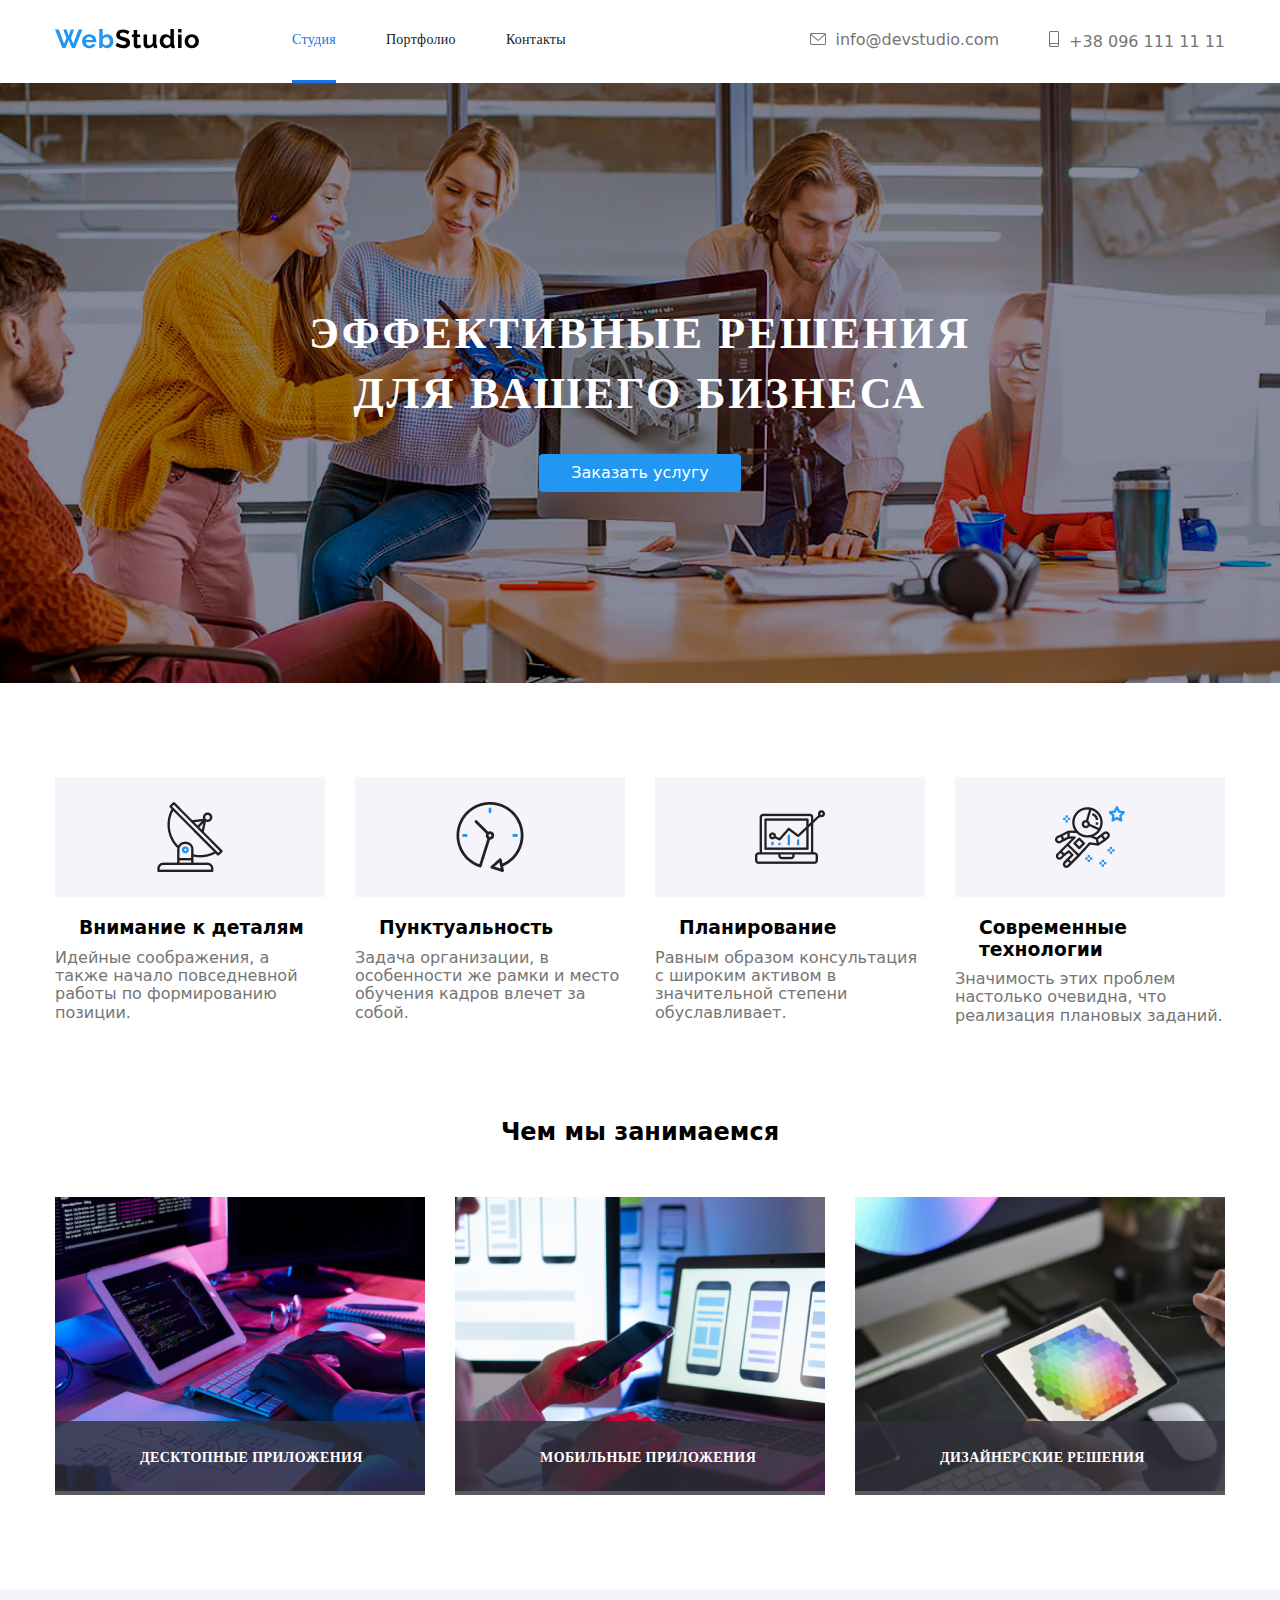
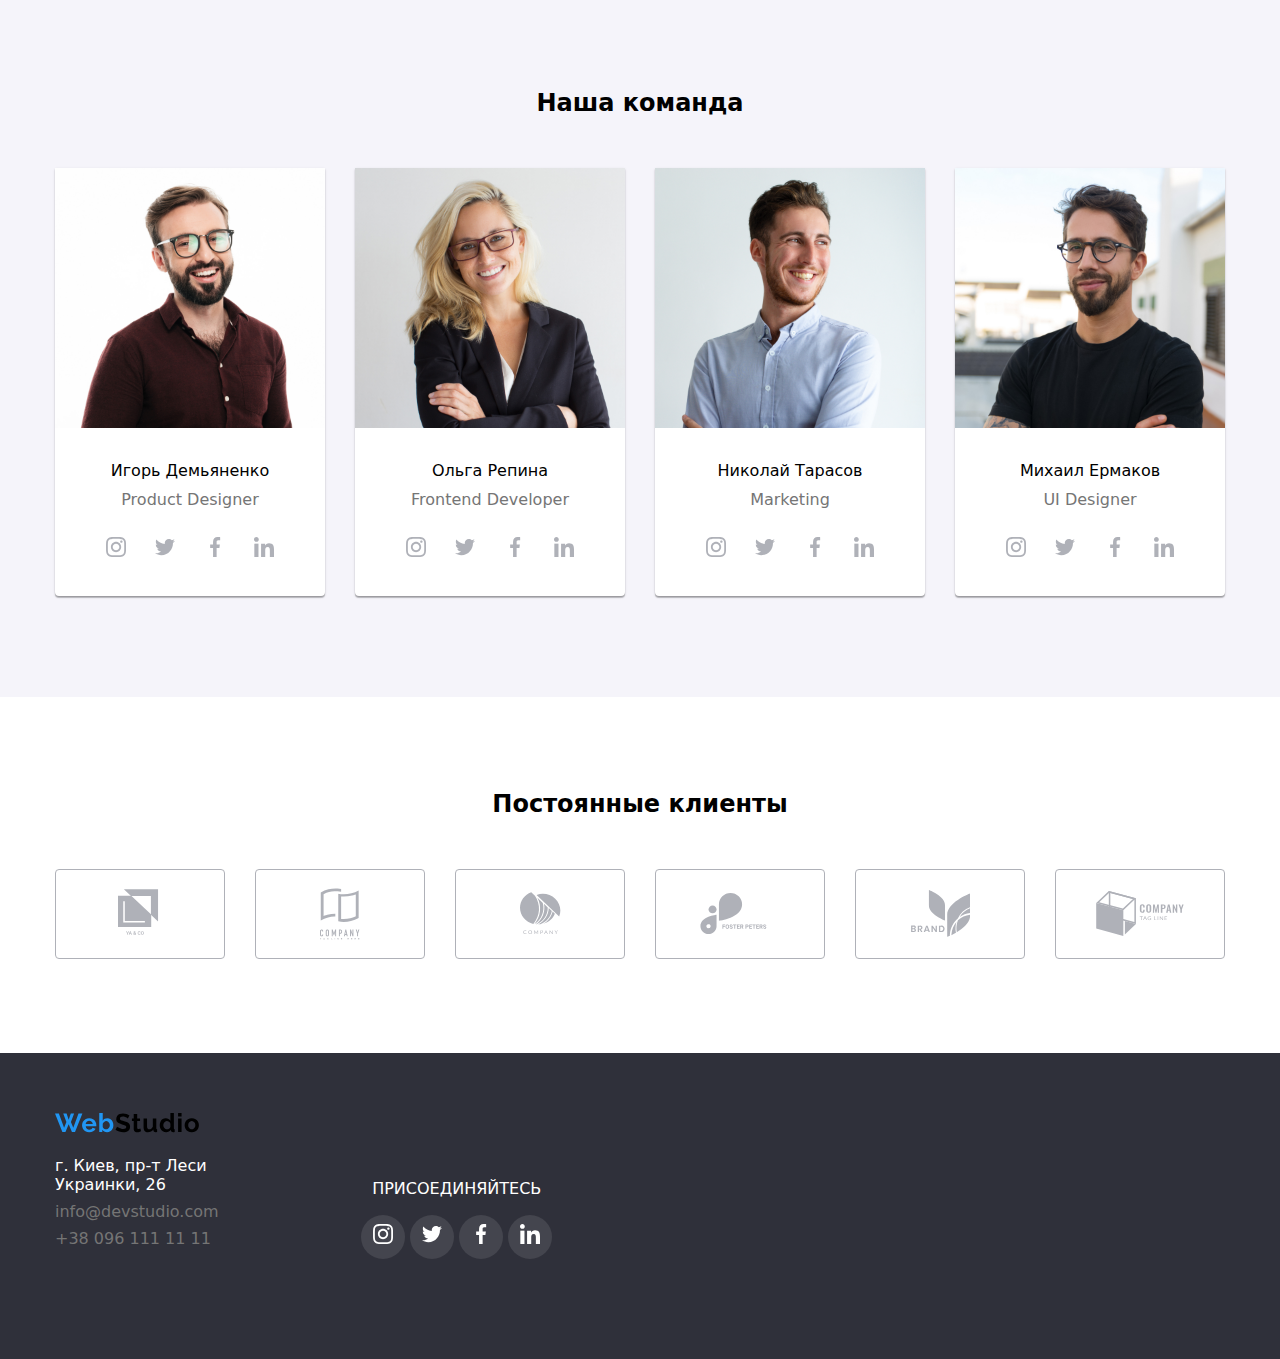
==== index.html @ 1d162f1d "dz-5" ====
<!DOCTYPE html>
<html lang="ru">
<head>
    <meta charset="UTF-8">
    <meta name="viewport" content="width=device-width, initial-scale=1.0">
    <title>Document</title>
    <link
      href="https://fonts.googleapis.com/css2?family=Tangerine:wght@700&display=swap"
      rel="stylesheet"
    />
    <link rel="stylesheet" href="https://cdnjs.cloudflare.com/ajax/libs/modern-normalize/1.0.0/modern-normalize.min.css">
    <link rel="stylesheet" href="/css/styles.css"/>
</head>
<body>
    <div class="container">
<header>
    <nav class="main-nav">
        <a href=""><img src="/img/WebStudio.svg" alt="logos"></a>
        <ul class="pagination">
            <li class="item" id="portfolio-studio"><a href="/index.html">Студия</a></li>
            <li class="item"><a href="/portfolio.html">Портфолио</a></li>
            <li class="item"><a href="#contacts">Контакты</a></li>
        </ul>
        <ul class="aside">
            <li class="item envelope"><a href="mailto:info@devstudio.com">info@devstudio.com</a></li>
            <li class="item smartphone"><a href="tel:+380961111111">+38 096 111 11 11</a></li>
        </ul>
    </nav>
</header>
</div>
<main>
    <section class="hero">
        <h1>Эффективные решения<br> для вашего бизнеса</h1>
        <button data-modal-open>Заказать услугу</button>
    </section>
    <div class="container">
        <section class="about">
        <!--<h2></h2>-->
    <ul class="skills">
                 <li class="icon-antenna">
                     <h3>Внимание к деталям</h3>
                </li>
                <li>
                    <p>Идейные соображения, а также начало повседневной работы по формированию позиции.</p>
                </li>
    </ul>
     <ul class="skills">
        <li class="icon-clock">
            <h3>Пунктуальность</h3>
        </li>
        <li>
            <p>Задача организации, в особенности же рамки и место обучения кадров влечет за собой.</p>
        </li>
     </ul>
    <ul class="skills">
        <li class="icon-diagram">
            <h3>Планирование</h3>
        </li>
        <li>
            <p>Равным образом консультация с широким активом в значительной степени обуславливает.</p>
        </li>
    </ul>
    <ul class="skills">
        <li class="icon-astronaut">
            <h3>Современные технологии</h3>
        </li>
        <li>
            <p>Значимость этих проблем настолько очевидна, что реализация плановых заданий.</p>
        </li>
    </ul>
        </section>
    </div>     
        <div class="container">
<section class="activity">
    <h2>Чем мы занимаемся</h2>
    <ul class="activity-main">
            <li class="desktop-applications"><img src="/img/box1.jpg" alt="box 1" width="370">
                <p class="applications-paragraph">Десктопные приложения</p>
        </li>
            <li class="mobile-applications"><img src="/img/box2.jpg" alt="box 2" width="370">
                <p class="mobile-applications-paragraph">Мобильные приложения</p>
        </li>
            <li class="design-solution"><img src="/img/box3.jpg" alt="box 3" width="370">
                <p class="design-solution-paragraph">Дизайнерские решения</p>
    </li>
    </ul>
</section>
</div>
<section class="command-all">
    <h2>Наша команда</h2>
    <div class="command">
    <ul class="member">
        <li><img src="/img/img.jpg" alt="Игорь Демьяненко" width="270"></li>
        <li><p>Игорь Демьяненко</p></li>
        <li><p class="profession">Product Designer</p></li>
        <li class="social"> 
            <a href="#" class="social-network">
                <svg class="logo-command" width="20px" height="20px">
                 <use href="./img/symbol.svg#instagram"></use>
                </svg>
            </a>
            </li>
        <li class="social">
            <a href="#" class="social-network">
                <svg class="logo-command" width="20px" height="20px">
                 <use href="./img/symbol.svg#twitter"></use>
                </svg>
            </a>
        </li>
        <li class="social">
            <a href="www.facebook.com" class="social-network">
                <svg class="logo-command" width="20px" height="20px">
                 <use href="./img/symbol.svg#facebook"></use>
                </svg>
            </a>
        </li>
        <li class="social">
            <a href="#" class="social-network">
                <svg class="logo-command" width="20px" height="20px">
                 <use href="./img/symbol.svg#linkedin"></use>
                </svg>
            </a>
        </li>
    </ul>
    <ul class="member">
        <li><img src="/img/img1.jpg" alt="Ольга Репина" width="270"></li>
        <li><p>Ольга Репина</p></li>
        <li><p class="profession">Frontend Developer</p></li>
        <li class="social"> 
            <a href="#" class="social-network">
                <svg class="logo-command" width="20px" height="20px">
                 <use href="./img/symbol.svg#instagram"></use>
                </svg>
            </a>
            </li>
        <li class="social">
            <a href="#" class="social-network">
                <svg class="logo-command" width="20px" height="20px">
                 <use href="./img/symbol.svg#twitter"></use>
                </svg>
            </a>
        </li>
        <li class="social">
            <a href="www.facebook.com" class="social-network">
                <svg class="logo-command" width="20px" height="20px">
                 <use href="./img/symbol.svg#facebook"></use>
                </svg>
            </a>
        </li>
        <li class="social">
            <a href="#" class="social-network">
                <svg class="logo-command" width="20px" height="20px">
                 <use href="./img/symbol.svg#linkedin"></use>
                </svg>
            </a>
        </li>
    </ul>
    <ul class="member">
        <li><img src="/img/img2.jpg" alt="Николай Тарасов" width="270"></li>
        <li><p>Николай Тарасов</p></li>
        <li><p class="profession">Marketing</p></li>
        <li class="social"> 
            <a href="#" class="social-network">
                <svg class="logo-command" width="20px" height="20px">
                 <use href="./img/symbol.svg#instagram"></use>
                </svg>
            </a>
            </li>
        <li class="social">
            <a href="#" class="social-network">
                <svg class="logo-command" width="20px" height="20px">
                 <use href="./img/symbol.svg#twitter"></use>
                </svg>
            </a>
        </li>
        <li class="social">
            <a href="www.facebook.com" class="social-network">
                <svg class="logo-command" width="20px" height="20px">
                 <use href="./img/symbol.svg#facebook"></use>
                </svg>
            </a>
        </li>
        <li class="social">
            <a href="#" class="social-network">
                <svg class="logo-command" width="20px" height="20px">
                 <use href="./img/symbol.svg#linkedin"></use>
                </svg>
            </a>
        </li>
    </ul>
    <ul class="member">
        <li><img src="/img/img3.jpg" alt="Михаил Ермаков" width="270"></li>
        <li><p>Михаил Ермаков</p></li>
        <li><p class="profession">UI Designer</p></li>
        <li class="social"> 
            <a href="#" class="social-network">
                <svg class="logo-command" width="20px" height="20px">
                 <use href="./img/symbol.svg#instagram"></use>
                </svg>
            </a>
            </li>
        <li class="social">
            <a href="#" class="social-network">
                <svg class="logo-command" width="20px" height="20px">
                 <use href="./img/symbol.svg#twitter"></use>
                </svg>
            </a>
        </li>
        <li class="social">
            <a href="www.facebook.com" class="social-network">
                <svg class="logo-command" width="20px" height="20px">
                 <use href="./img/symbol.svg#facebook"></use>
                </svg>
            </a>
        </li>
        <li class="social">
            <a href="#" class="social-network">
                <svg class="logo-command" width="20px" height="20px">
                 <use href="./img/symbol.svg#linkedin"></use>
                </svg>
            </a>
        </li>
    </ul>
    </div> 
</section>
<div class="container">
            <h2>Постоянные клиенты</h2>
<div class="logo">
    <ul class="link-clients">
        <li class="link-logo">
            <a href="#">
            <svg class="svg-symbol" width="44.27px" height="49.23px">
                <use href="./img/symbol.svg#icon-logo-1"></use>
            </svg>
            </a></li>
    <li class="link-logo">
        <a href="#">
            <svg class="svg-symbol" width="40px" height="52px">
                <use href="./img/symbol.svg#icon-logo-2"></use>
            </svg>
        </a></li>
    <li class="link-logo">
        <a href="#">
            <svg class="svg-symbol" width="41px" height="42.6px">
                <use href="./img/symbol.svg#icon-logo-3"></use>
            </svg>
        </a></li>
    <li class="link-logo">
        <a href="#">
            <svg class="svg-symbol" width="79.66px" height="42.02px">
                <use href="./img/symbol.svg#icon-logo-4"></use>
            </svg>
        </a></li>
    <li class="link-logo"><a href="#">
            <svg class="svg-symbol" width="59px" height="47px">
                <use href="./img/symbol.svg#icon-logo-5"></use>
            </svg>
        </a></li>
    <li class="link-logo"><a href="#">
            <svg class="svg-symbol" width="88.48px" height="45.44px">
                <use href="./img/symbol.svg#icon-logo-6"></use>
            </svg>
        </a></li>
    </ul>
</div>
</main>
<footer>
    <div class="container">
    <nav class="nav-footer">
         <ul class="aside-footer">
                <li><a href=""><img src="/img/WebStudio.svg" alt="logos"></a></li>
                <li><p id="contacts">г. Киев, пр-т Леси Украинки, 26</p></li>
                <li class="mailto-footer"><a href="mailto:info@devstudio.com">info@devstudio.com</a></li>
                <li class="tel-footer"><a href="tel:+380961111111">+38 096 111 11 11</a></li>
            </ul>
    </nav>
<div class="all-links-footer">
    <ul class="footer-link">
        <li><span>ПРИСОЕДИНЯЙТЕСЬ</span></li>
        <li class="social-footer"> 
            <a href="#" class="social-network-footer">
                <svg class="logo-footer" width="20px" height="20px">
                 <use href="./img/symbol.svg#instagram"></use>
                </svg>
            </a>
            </li>
            <li class="social-footer"> 
                <a href="#" class="social-network-footer">
                    <svg class="logo-footer" width="20px" height="20px">
                     <use href="./img/symbol.svg#twitter"></use>
                    </svg>
                </a>
                </li>
                <li class="social-footer"> 
                    <a href="#" class="social-network-footer">
                        <svg class="logo-footer" width="20px" height="20px">
                         <use href="./img/symbol.svg#facebook"></use>
                        </svg>
                    </a>
                    </li>
                    <li class="social-footer"> 
                        <a href="#" class="social-network-footer">
                            <svg class="logo-footer" width="20px" height="20px">
                             <use href="./img/symbol.svg#linkedin"></use>
                            </svg>
                        </a>
                    </li>
    </ul>
</div>
</div>
</footer>
</div>
<div class="backdrop is-hidden" data-modal>
    <div class="modal">
        <button data-modal-close>Закрыть</button>
    </div>
</div>
<script src="./JS/modal.js"></script>
</body>
</html>
---- css/styles.css ----
a{
    text-decoration: none;
}
ul{
    list-style-type: none;
    padding: 0px;
    margin-top: 0px;
    margin-bottom: 0px;
}
.container{
    width: 1200px;
    margin: auto;
    padding-left: 15px;
    padding-right: 15px;
}

.main-nav{
    display: flex;
    align-items: center;
}

.pagination{
    display: flex;
    margin-left: 93px;
}
/*.pagination .item:last-child{
margin-right: 0px;
}*/
.pagination .item + .item{
    margin-left: 50px;
}
.pagination a:hover{
    color:#2196F3;
}


#portfolio-studio  a{
    border-bottom: 3px solid  #1a73e8;
    color: #1a73e8;
} 
 

.pagination a{
    color:#212121;
    display: block;
    padding-top: 32px;
    padding-bottom: 32px;

    font-family: Roboto;
    font-style: normal;
    font-weight: 500;
    font-size: 14px;
    line-height: 16px;
    letter-spacing: 0.02em;

    
}
.aside{
    display: flex;
    margin-left: auto;
}

.aside .item + .item{
    margin-left: 50px;
}
.aside a{
    color: #757575;
}
.aside a:hover{
    color:#2196F3;
}
li.envelope::before{
    display: inline-flex;
    content: "";
    text-align: center;
    width: 16px;
    height: 12px;
    margin-right: 10px;
    background-image: url(../img/envelope.png);
    background-position: center;
    background-repeat: no-repeat;
}


li.smartphone::before{
    display: inline-flex;
    content: "";
    width: 10px;
    height: 16px;
    margin-right: 10px;
    background-image: url(../img/smartphone.png);
    background-position: center;
    background-repeat: no-repeat;
}

.hero{
    flex-direction: column;
    display: flex;
    align-items: center;
    justify-content: center;
    text-align: center;
    margin: auto;
    margin-bottom: 94px;
    height: 600px;
    max-width: 1600px;
    background-color: #2F303A;
    background-image: url(../img/foto.jpg);
    background-repeat: no-repeat;
    background-position: center;
    background-size: cover;
}

h1{
    margin-bottom: 30px;
    font-family: Roboto;
    font-style: normal;
    font-weight: 900;
    font-size: 44px;
    line-height: 60px;  
    text-align: center;
    letter-spacing: 0.06em;
    text-transform: uppercase;

    color: #ffffff;
}
.hero button{
    background-color: #2196F3;
    color: #ffffff;
    padding: 10px 32px;
    border: none;
    border-radius: 4px;
}
h3{
    margin-top: 0px;
    margin-bottom: 10px;
}

.icon::before{
    display: block;
    content: "";
    height: 120px;
    background-size: 70px, 70px;
    background-repeat: no-repeat;
    background-position: center;
    background-color: #F5F4FA;
}
.icon-antenna::before{
    background-image: url(../img/antenna.png);
}

.icon-clock::before{
    background-image: url(../img/clock.png);
}

.icon-diagram::before{
    background-image: url(../img/diagram.png);
}

.icon-astronaut::before{
    background-image: url(../img/astronaut.png);
}

.about {
        display: flex;
        margin-top: 0px;
        margin-bottom: 94px;   
}

.icon-antenna::before{
    display: block;
    content: "";
    height: 120px;
    background-size: 70px, 70px;
    background-repeat: no-repeat;
    background-position: center;
    background-color: #F5F4FA;
    background-image: url(../img/antenna.png);
}
.icon-clock::before{
    display: block;
    content: "";
    height: 120px;
    background-size: 70px, 70px;
    background-repeat: no-repeat;
    background-position: center;
    background-color: #F5F4FA;
    background-image: url(../img/clock.png);
}
.icon-diagram::before{
    display: block;
    content: "";
    height: 120px;
    background-size: 70px, 70px;
    background-repeat: no-repeat;
    background-position: center;
    background-color: #F5F4FA;
    background-image: url(../img/diagram.png);
}
.icon-astronaut::before{
    display: block;
    content: "";
    height: 120px;
    background-size: 70px, 70px;
    background-repeat: no-repeat;
    background-position: center;
    background-color: #F5F4FA;
    background-image: url(../img/astronaut.png);
}

.about .skills + .skills {
    margin-left: 30px;
}

.about p {
    margin-top: 0px;
    margin-bottom: 0px;
    width: 270px;
    color: #757575;
}
h2{
    text-align: center;
    margin-top: 0px;
    margin-bottom: 50px;  
}
.activity {
    margin-bottom: 94px;
}
.activity-main{
    display: flex;
}


.activity-main li + li{
    margin-left: 30px;
}

.desktop-applications, 
.mobile-applications, 
.design-solution {
    position: relative;
}

.desktop-applications::before, 
.mobile-applications::before, 
.design-solution::before {
    display: inline-block;
    position: absolute;
    content: "";
    top: 75%;
    width: 100%;
    height: 25%;
    background-color: rgba(47, 48, 58, 0.8);
}

.applications-paragraph, 
.mobile-applications-paragraph, 
.design-solution-paragraph {
    position: absolute;
    top: 85%;
    left: 85px;
    margin: 0px;
    font-family: Roboto;
    font-style: normal;
    font-weight: bold;
    font-size: 14px;
    line-height: 16px;
    text-align: center;
    letter-spacing: 0.03em;
    text-transform: uppercase;
    color: #FFFFFF;
}





.member {
    width: 270px;
    height: 428px;
    background-color: #ffffff;
    box-shadow: 0px 1px 3px rgba(0, 0, 0, 0.12), 0px 1px 1px rgba(0, 0, 0, 0.14), 0px 2px 1px rgba(0, 0, 0, 0.2);
    border-radius: 0px 0px 4px 4px;
}

.command-all{
    flex-direction: column;
    display: flex;
    justify-content: center;
    background-color: #F5F4FA;
    background-position: center;
    height: 708px;
    max-width: 1600px;
    margin: auto;
    margin-bottom: 94px;

}
.command-all img{
    margin-bottom: 30px;
}
.command-all p{
    margin-top: 0px;
    margin-bottom: 0px;
}

.command{
    display: flex;
    text-align: center;
    justify-content: center;
}

.command .member + .member{
    margin-left: 30px;
}

.profession{
    color: #757575;
}
p.profession{
    margin-top: 10px; 
}

.social {
    display: inline-flex;
    
}

.social a {
    display: inline-flex;
    align-items: center;
    justify-content: center;
    margin-top: 16px;
    width: 44px;
    height: 44px;
    color: #AFB1B8;
    border-radius: 50%;
    
}

.logo-command {
    fill: currentColor;
}

.social-network:hover{
    color: #ffffff;
    background-color: #2196F3;
    
}




.svg-symbol {
    fill: #AFB1B8;
    
}

.link-clients {
    display: inline-flex;
}

.logo .link-logo + .link-logo {
    margin-left:  30px;
}

.logo {
    margin-bottom: 94px;
}

.link-logo a {
    display: inline-flex;
    align-items: center;
    justify-content: center;
    box-sizing: border-box;
    width: 170px;
    height: 90px;
    border-radius: 4px;
    border: 1px solid #AFB1B8;
}

.link-logo a:hover .svg-symbol {
    fill: #2196F3;
}

.link-logo a:hover {
    border-color: #2196F3;
}

footer{
    background-color: #2F303A;
    max-width: 1600px;
    margin: auto;
}
.nav-footer{
    display: inline-block;
    margin: auto;
}
.nav-footer img{
    margin-top: 60px;
    margin-bottom: 20px;
}
.aside-footer p{
    margin-bottom: 9px;
}
footer p{
    display: inline-block;
    color: #ffffff;
    margin-top: 0px;
}

.nav-footer ul{
    display: inline-block;
    width: 231px;
    height: 81px;
}

.aside-footer a{
    color: #757575;
}
.aside-footer a:hover{
    color:#2196F3;
}
.mailto-footer{
    margin-bottom: 9px;
}
.tel-footer a{
    display: inline-block;
    margin-bottom: 60px;
}

.all-links-footer{
    display: inline-block;
    text-align: center;
    margin-bottom: 100px;
    margin-left: 70px;
}

.social-footer {
    display: inline-flex;
    align-items: center;
    justify-content: center;
    margin-top: 16px;
    width: 44px;
    height: 44px;
    color: #ffffff;
    background-color: #44454E;
    border-radius: 50%;
}

.social-footer:hover {
    color: #ffffff;
    background-color: #2196F3;
}

.logo-footer {
    fill:#ffffff;
}


.footer-link span{
    color: #ffffff;
}



/*portfolio*/


.link-all{
    display: flex;
    justify-content: center;
    margin-top: 94px;
}
.link a{
    background-color:  #F5F4FA;
    padding: 10px 32px;
    border: none;
    border-radius: 4px;
}
.link-all a:hover{
    background-color: #2196F3;
    color: #ffffff;
    padding: 10px 32px;
    border: none;
    border-radius: 4px;
}
.link-all .link + .link{
    margin-left: 8px;
}
.link-all a{
    color: black;
}
.projects{
    display: flex;
    flex-wrap: wrap;
    margin-top: 50px;
    margin-bottom: 94px;
}
.content{
    margin-right: 30px;
    margin-bottom: 30px;
    overflow: hidden;
}


.content:hover {
    cursor: pointer;
    box-sizing: border-box;
    box-shadow: 0px 1px 1px rgba(0, 0, 0, 0.12), 
    0px 4px 4px rgba(0, 0, 0, 0.06),
    1px 4px 6px rgba(0, 0, 0, 0.16);
}


.content:nth-child(3n){
    margin-right: 0px;
}
.content:nth-last-child(-n + 3){
    margin-bottom: 0px;
}
.content p{
    color: #757575;
    margin-top: 4px;
    margin-left: 24px;
}

h3{
    margin-top: 20px;
    margin-left: 24px;
}

.technocryk-description {
    position: relative;
    overflow: hidden;
}

.technocryk-description::before {
    display: inline-block;
    content: "";
    position: absolute;
    width: 100%;
    height: 100%;
    top: 0px;
    left: 0px;
    background-color: rgba(33, 150, 243, 0.9);
    opacity: 0;
    transform: translateY(100%);
    transition: transform 250ms cubic-bezier(0.4, 0, 0.2, 1);
}

.content:hover .technocryk-description::before {
    opacity: 1;
    transform: translateY(0%);
}



.technocryk-description >.technocrack-paragraph {
    position: absolute;
    top: 50%;
    left: 50%;
    transform: translate(-50%, -50%);
    margin: 0;
    width: 322px;
    height: 168px;
    font-family: Roboto;
    font-style: normal;
    font-weight: normal;
    font-size: 18px;
    line-height: 28px;
    letter-spacing: 0.03em;
    color: #FFFFFF;
    opacity: 0;
    transition: transform 250ms cubic-bezier(0.4, 0, 0.2, 1);
    
    
}

.content:hover .technocrack-paragraph{
    opacity: 1;
    transform: translate(-50%, -50%);
    transition: transform 250ms cubic-bezier(0.4, 0, 0.2, 1);
}

.backdrop {
    position: fixed;
    top: 0px;
    left: 0px;
    width: 100%;
    height: 100%;
    background-color: rgba(0, 0, 0, 0.2);
    opacity: 1;
    visibility: visible;
    transition: transform 250ms cubic-bezier(0.4, 0, 0.2, 1);
    
}

.backdrop.is-hidden {
    opacity: 0;
    pointer-events: none;
}

.modal {
    position: absolute;
    top: 50%;
    left: 50%;
    transform: translate(-50%, -50%);
    width: 528px;
    height: 581px;
    padding: 15px;
    background-color: #ffffff;
}
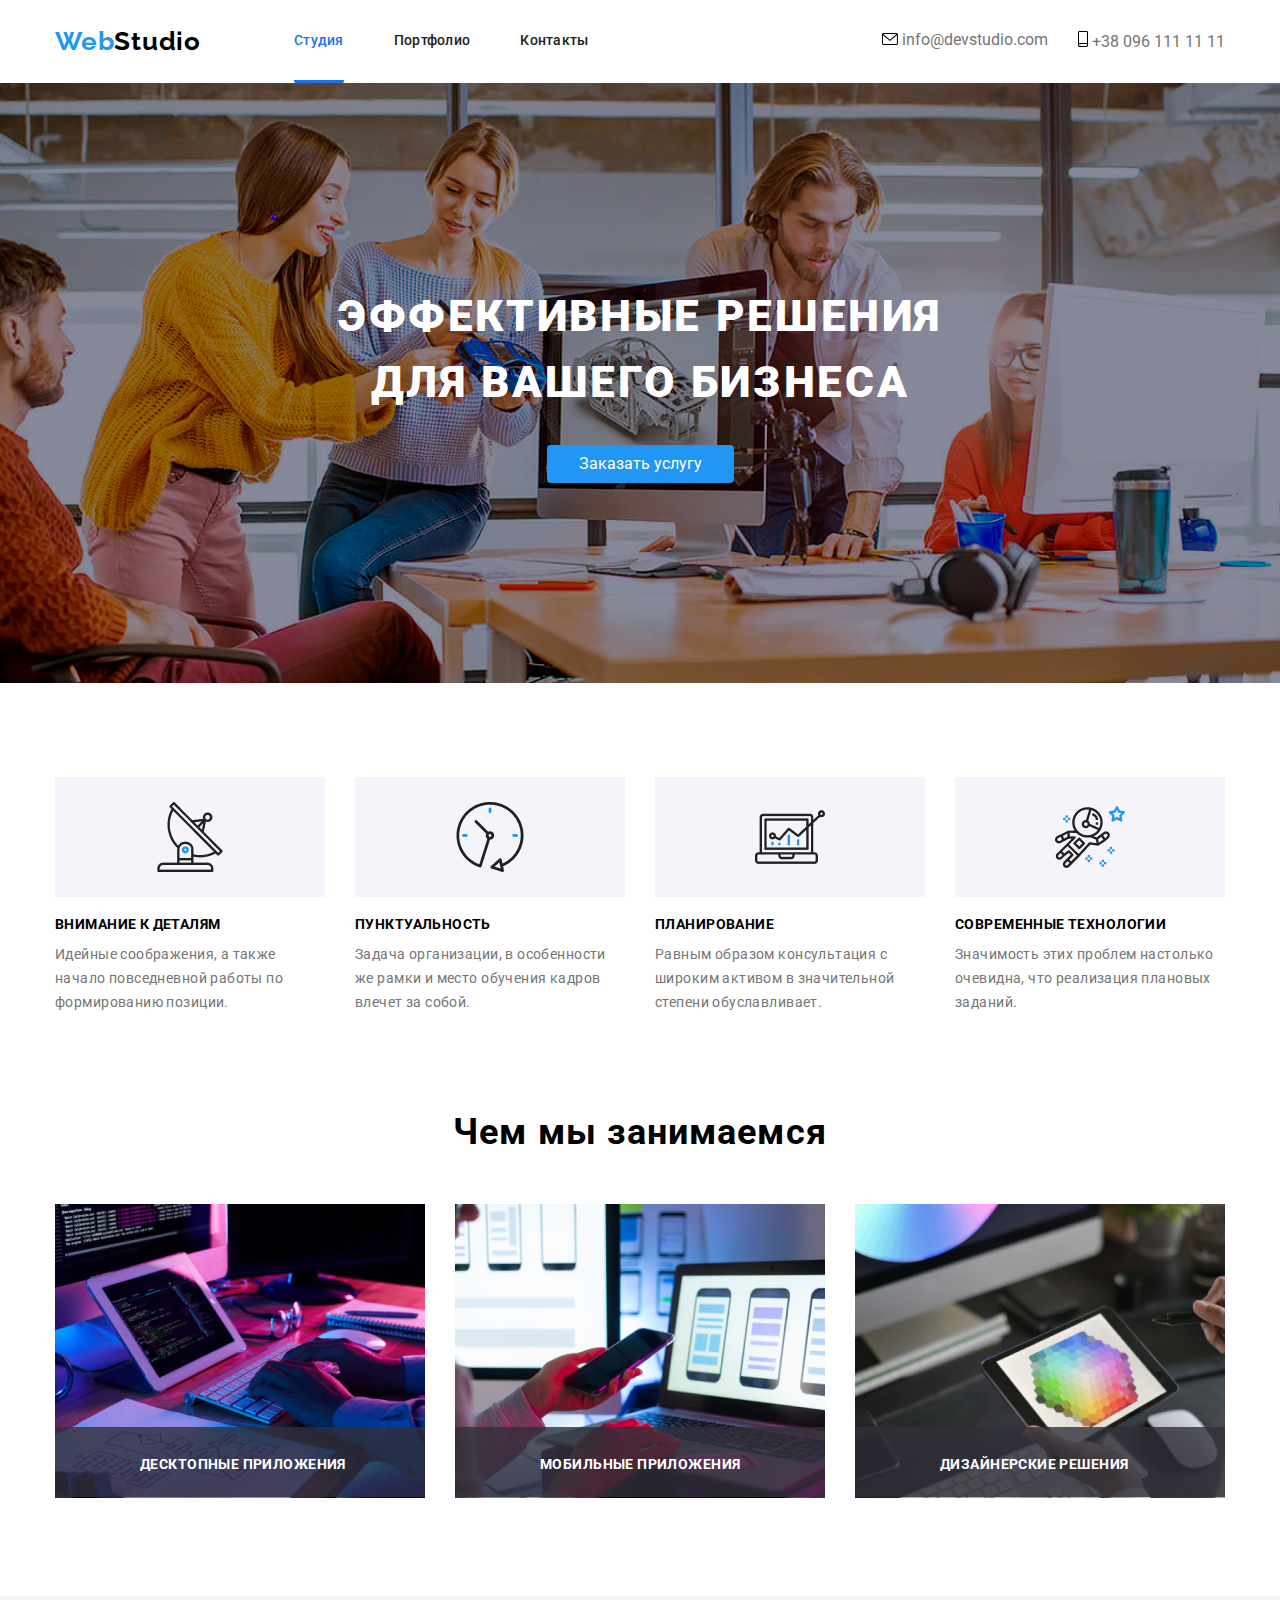
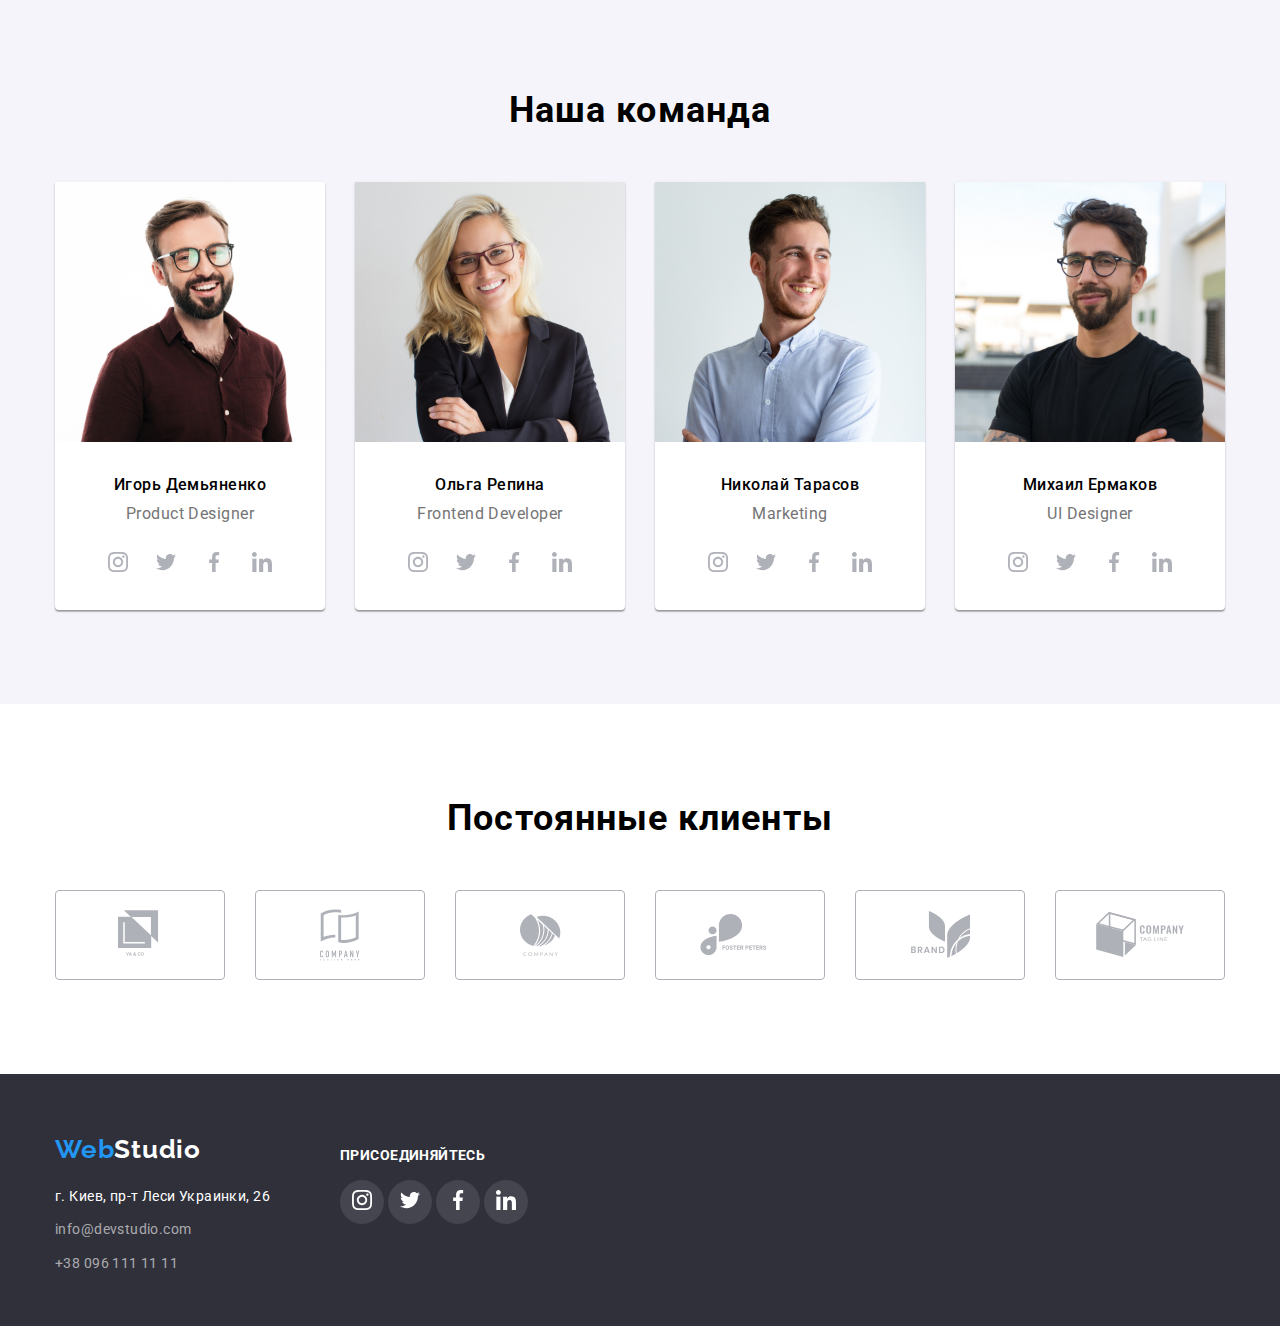
==== commit c043d0ab: "dz-5" ====
--- a/index.html
+++ b/index.html
@@ -4,30 +4,38 @@
     <meta charset="UTF-8">
     <meta name="viewport" content="width=device-width, initial-scale=1.0">
     <title>Document</title>
-    <link
-      href="https://fonts.googleapis.com/css2?family=Tangerine:wght@700&display=swap"
-      rel="stylesheet"
-    />
+    <link rel="preconnect" href="https://fonts.gstatic.com">
+    <link href="https://fonts.googleapis.com/css2?family=Raleway:wght@700&family=Roboto:wght@400;500;700;900&display=swap" rel="stylesheet">
     <link rel="stylesheet" href="https://cdnjs.cloudflare.com/ajax/libs/modern-normalize/1.0.0/modern-normalize.min.css">
-    <link rel="stylesheet" href="/css/styles.css"/>
+    <link rel="stylesheet" type="text/css" href="./css/styles.css">
 </head>
 <body>
-    <div class="container">
-<header>
-    <nav class="main-nav">
-        <a href=""><img src="/img/WebStudio.svg" alt="logos"></a>
-        <ul class="pagination">
-            <li class="item" id="portfolio-studio"><a href="/index.html">Студия</a></li>
-            <li class="item"><a href="/portfolio.html">Портфолио</a></li>
-            <li class="item"><a href="#contacts">Контакты</a></li>
-        </ul>
-        <ul class="aside">
-            <li class="item envelope"><a href="mailto:info@devstudio.com">info@devstudio.com</a></li>
-            <li class="item smartphone"><a href="tel:+380961111111">+38 096 111 11 11</a></li>
-        </ul>
-    </nav>
-</header>
-</div>
+    <header>
+        <nav class="main-nav">
+            <a class="website-logo" href=""><span>Web</span>Studio</a>
+            <ul class="pagination">
+                <li class="item" id="portfolio-studio"><a href="index.html">Студия</a></li>
+                <li class="item"><a href="portfolio.html">Портфолио</a></li>
+                <li class="item"><a href="#contacts">Контакты</a></li>
+            </ul>
+            <ul class="aside">
+                <li class="envelope">
+                    <a href="mailto:info@devstudio.com">
+                    <svg width="16px" height="12px">
+                    <use href="./img/symbol.svg#envelope"></use>
+                    </svg>
+                    info@devstudio.com</a>
+                </li>
+                <li class="smartphone">
+                    <a href="tel:+380961111111">
+                    <svg width="10px" height="16px">
+                    <use href="./img/symbol.svg#smartphone"></use>
+                    </svg>
+                    +38 096 111 11 11</a>
+                </li>
+            </ul>
+        </nav>
+    </header>
 <main>
     <section class="hero">
         <h1>Эффективные решения<br> для вашего бизнеса</h1>
@@ -37,12 +45,12 @@
         <section class="about">
         <!--<h2></h2>-->
     <ul class="skills">
-                 <li class="icon-antenna">
-                     <h3>Внимание к деталям</h3>
-                </li>
-                <li>
-                    <p>Идейные соображения, а также начало повседневной работы по формированию позиции.</p>
-                </li>
+        <li class="icon-antenna">
+            <h3>Внимание к деталям</h3>
+        </li>
+            <li>
+                <p>Идейные соображения, а также начало повседневной работы по формированию позиции.</p>
+            </li>
     </ul>
      <ul class="skills">
         <li class="icon-clock">
@@ -71,26 +79,26 @@
         </section>
     </div>     
         <div class="container">
-<section class="activity">
-    <h2>Чем мы занимаемся</h2>
-    <ul class="activity-main">
-            <li class="desktop-applications"><img src="/img/box1.jpg" alt="box 1" width="370">
-                <p class="applications-paragraph">Десктопные приложения</p>
-        </li>
-            <li class="mobile-applications"><img src="/img/box2.jpg" alt="box 2" width="370">
-                <p class="mobile-applications-paragraph">Мобильные приложения</p>
-        </li>
-            <li class="design-solution"><img src="/img/box3.jpg" alt="box 3" width="370">
-                <p class="design-solution-paragraph">Дизайнерские решения</p>
-    </li>
-    </ul>
-</section>
+            <section class="activity">
+                <h2>Чем мы занимаемся</h2>
+                <ul class="activity-main">
+                        <li class="desktop-applications"><img src="./img/box1.jpg" alt="box 1" width="370">
+                            <p class="applications-paragraph">Десктопные приложения</p>
+                        </li>
+                        <li class="mobile-applications"><img src="./img/box2.jpg" alt="box 2" width="370">
+                            <p class="mobile-applications-paragraph">Мобильные приложения</p>
+                        </li>
+                        <li class="design-solution"><img src="./img/box3.jpg" alt="box 3" width="370">
+                            <p class="design-solution-paragraph">Дизайнерские решения</p>
+                        </li>
+                </ul>
+            </section>
 </div>
 <section class="command-all">
     <h2>Наша команда</h2>
     <div class="command">
     <ul class="member">
-        <li><img src="/img/img.jpg" alt="Игорь Демьяненко" width="270"></li>
+        <li><img src="./img/img.jpg" alt="Игорь Демьяненко" width="270"></li>
         <li><p>Игорь Демьяненко</p></li>
         <li><p class="profession">Product Designer</p></li>
         <li class="social"> 
@@ -123,7 +131,7 @@
         </li>
     </ul>
     <ul class="member">
-        <li><img src="/img/img1.jpg" alt="Ольга Репина" width="270"></li>
+        <li><img src="./img/img1.jpg" alt="Ольга Репина" width="270"></li>
         <li><p>Ольга Репина</p></li>
         <li><p class="profession">Frontend Developer</p></li>
         <li class="social"> 
@@ -156,7 +164,7 @@
         </li>
     </ul>
     <ul class="member">
-        <li><img src="/img/img2.jpg" alt="Николай Тарасов" width="270"></li>
+        <li><img src="./img/img2.jpg" alt="Николай Тарасов" width="270"></li>
         <li><p>Николай Тарасов</p></li>
         <li><p class="profession">Marketing</p></li>
         <li class="social"> 
@@ -189,7 +197,7 @@
         </li>
     </ul>
     <ul class="member">
-        <li><img src="/img/img3.jpg" alt="Михаил Ермаков" width="270"></li>
+        <li><img src="./img/img3.jpg" alt="Михаил Ермаков" width="270"></li>
         <li><p>Михаил Ермаков</p></li>
         <li><p class="profession">UI Designer</p></li>
         <li class="social"> 
@@ -223,8 +231,8 @@
     </ul>
     </div> 
 </section>
+    <h2>Постоянные клиенты</h2>
 <div class="container">
-            <h2>Постоянные клиенты</h2>
 <div class="logo">
     <ul class="link-clients">
         <li class="link-logo">
@@ -266,14 +274,14 @@
 </main>
 <footer>
     <div class="container">
-    <nav class="nav-footer">
-         <ul class="aside-footer">
-                <li><a href=""><img src="/img/WebStudio.svg" alt="logos"></a></li>
-                <li><p id="contacts">г. Киев, пр-т Леси Украинки, 26</p></li>
-                <li class="mailto-footer"><a href="mailto:info@devstudio.com">info@devstudio.com</a></li>
-                <li class="tel-footer"><a href="tel:+380961111111">+38 096 111 11 11</a></li>
-            </ul>
-    </nav>
+        <nav class="nav-footer">
+            <a class="website-footer-logo" href=""><span>Web</span>Studio</a>
+             <ul class="aside-footer">
+                    <li><p id="contacts">г. Киев, пр-т Леси Украинки, 26</p></li>
+                    <li class="mailto-footer"><a href="mailto:info@devstudio.com">info@devstudio.com</a></li>
+                    <li class="tel-footer"><a href="tel:+380961111111">+38 096 111 11 11</a></li>
+                </ul>
+        </nav>
 <div class="all-links-footer">
     <ul class="footer-link">
         <li><span>ПРИСОЕДИНЯЙТЕСЬ</span></li>
@@ -312,7 +320,10 @@
 </div>
 <div class="backdrop is-hidden" data-modal>
     <div class="modal">
-        <button data-modal-close>Закрыть</button>
+        <button class="button-close" data-modal-close>
+            <svg class="close" width="11px" height="11px">
+            <use href="./img/symbol.svg#close"></use>
+        </button>
     </div>
 </div>
 <script src="./JS/modal.js"></script>
--- a/css/styles.css
+++ b/css/styles.css
@@ -1,3 +1,14 @@
+body {
+    font-family: Roboto, sans-serif;
+    margin: 0px;
+}
+
+#portfolio-studio  a{
+    border-bottom: 3px solid  #1a73e8;
+    border-radius: 2px;
+    color: #1a73e8;
+} 
+
 a{
     text-decoration: none;
 }
@@ -7,53 +18,67 @@
     margin-top: 0px;
     margin-bottom: 0px;
 }
-.container{
+
+header {
     width: 1200px;
     margin: auto;
     padding-left: 15px;
     padding-right: 15px;
 }
 
+.container{
+    display: flex;
+    width: 1200px;
+    margin: auto;
+    padding-left: 15px;
+    padding-right: 15px;
+}
+
 .main-nav{
     display: flex;
     align-items: center;
 }
 
+.website-logo {
+    color: #000000;
+    font-family: Raleway;
+    font-style: normal;
+    font-weight: bold;
+    font-size: 26px;
+    line-height: 1.19px;
+    letter-spacing: 0.03em;
+}
+
+.website-logo span {
+    color: #2196F3;
+}
+
 .pagination{
     display: flex;
     margin-left: 93px;
-}
-/*.pagination .item:last-child{
-margin-right: 0px;
-}*/
+    font-weight: 500;
+    font-size: 14px;
+    line-height: 1.14;
+    letter-spacing: 0.02em;
+}
+
 .pagination .item + .item{
     margin-left: 50px;
 }
 .pagination a:hover{
     color:#2196F3;
 }
-
-
-#portfolio-studio  a{
-    border-bottom: 3px solid  #1a73e8;
-    color: #1a73e8;
-} 
- 
-
 .pagination a{
     color:#212121;
     display: block;
     padding-top: 32px;
     padding-bottom: 32px;
-
     font-family: Roboto;
     font-style: normal;
     font-weight: 500;
     font-size: 14px;
     line-height: 16px;
     letter-spacing: 0.02em;
-
-    
 }
 .aside{
     display: flex;
@@ -69,28 +94,30 @@
 .aside a:hover{
     color:#2196F3;
 }
-li.envelope::before{
+
+.envelope svg::before{
     display: inline-flex;
     content: "";
-    text-align: center;
     width: 16px;
     height: 12px;
     margin-right: 10px;
-    background-image: url(../img/envelope.png);
-    background-position: center;
-    background-repeat: no-repeat;
-}
-
-
-li.smartphone::before{
+    fill: #757575;
+}
+
+.envelope a {
+    margin-right: 30px;
+}
+
+.aside a:hover svg{
+    fill: #2196F3;
+}
+
+.smartphone svg::before{
     display: inline-flex;
     content: "";
     width: 10px;
     height: 16px;
     margin-right: 10px;
-    background-image: url(../img/smartphone.png);
-    background-position: center;
-    background-repeat: no-repeat;
 }
 
 .hero{
@@ -111,28 +138,32 @@
 }
 
 h1{
+    margin-top: 0px;
     margin-bottom: 30px;
-    font-family: Roboto;
-    font-style: normal;
+    color: #ffffff;
     font-weight: 900;
     font-size: 44px;
-    line-height: 60px;  
-    text-align: center;
+    line-height: 1.5;
     letter-spacing: 0.06em;
     text-transform: uppercase;
-
-    color: #ffffff;
-}
-.hero button{
+}
+
+.hero button {
     background-color: #2196F3;
     color: #ffffff;
     padding: 10px 32px;
     border: none;
     border-radius: 4px;
-}
-h3{
-    margin-top: 0px;
+  }
+
+h3 {
     margin-bottom: 10px;
+    margin-left: 0px;
+    font-weight: bold;
+    font-size: 14px;
+    line-height: 1.14;
+    letter-spacing: 0.03em;
+    text-transform: uppercase;
 }
 
 .icon::before{
@@ -211,20 +242,32 @@
     margin-left: 30px;
 }
 
-.about p {
+.about p{
     margin-top: 0px;
     margin-bottom: 0px;
     width: 270px;
+    height: 75px;
     color: #757575;
-}
+    font-weight: normal;
+    font-size: 14px;
+    line-height: 1.7;
+    letter-spacing: 0.03em;
+}
+
 h2{
     text-align: center;
     margin-top: 0px;
-    margin-bottom: 50px;  
-}
+    margin-bottom: 50px;
+    font-weight: bold;
+    font-size: 36px;
+    line-height: 1.16;
+    letter-spacing: 0.03em;  
+}
+
 .activity {
     margin-bottom: 94px;
 }
+
 .activity-main{
     display: flex;
 }
@@ -234,45 +277,41 @@
     margin-left: 30px;
 }
 
-.desktop-applications, 
-.mobile-applications, 
+.desktop-applications,
+.mobile-applications,
 .design-solution {
-    position: relative;
-}
-
-.desktop-applications::before, 
-.mobile-applications::before, 
+  position: relative;
+}
+
+.desktop-applications::before,
+.mobile-applications::before,
 .design-solution::before {
-    display: inline-block;
-    position: absolute;
-    content: "";
-    top: 75%;
-    width: 100%;
-    height: 25%;
-    background-color: rgba(47, 48, 58, 0.8);
-}
-
-.applications-paragraph, 
-.mobile-applications-paragraph, 
+  display: inline-block;
+  position: absolute;
+  content: "";
+  top: 75%;
+  width: 370px;
+  height: 70px;
+  background-color: rgba(47, 48, 58, 0.8);
+}
+
+.applications-paragraph,
+.mobile-applications-paragraph,
 .design-solution-paragraph {
-    position: absolute;
-    top: 85%;
-    left: 85px;
-    margin: 0px;
-    font-family: Roboto;
-    font-style: normal;
-    font-weight: bold;
-    font-size: 14px;
-    line-height: 16px;
-    text-align: center;
-    letter-spacing: 0.03em;
-    text-transform: uppercase;
-    color: #FFFFFF;
-}
-
-
-
-
+  position: absolute;
+  top: 85%;
+  left: 85px;
+  margin: 0px;
+  font-family: Roboto;
+  font-style: normal;
+  font-weight: bold;
+  font-size: 14px;
+  line-height: 1.14;
+  text-align: center;
+  letter-spacing: 0.03em;
+  text-transform: uppercase;
+  color: #FFFFFF;
+}
 
 .member {
     width: 270px;
@@ -287,36 +326,45 @@
     display: flex;
     justify-content: center;
     background-color: #F5F4FA;
-    background-position: center;
     height: 708px;
-    max-width: 1600px;
     margin: auto;
     margin-bottom: 94px;
-
-}
+}
+
 .command-all img{
     margin-bottom: 30px;
 }
+
 .command-all p{
     margin-top: 0px;
     margin-bottom: 0px;
+    font-weight: 500;
+    font-size: 16px;
+    line-height: 1.18;
+    letter-spacing: 0.03em;
 }
 
 .command{
     display: flex;
     text-align: center;
     justify-content: center;
+    text-align: center;
+    width: 1200px;
+    width: 100%;
 }
 
 .command .member + .member{
     margin-left: 30px;
 }
 
-.profession{
-    color: #757575;
-}
 p.profession{
     margin-top: 10px; 
+    color: #757575;
+    font-style: normal;
+    font-weight: 400;
+    font-size: 16px;
+    line-height: 1.18;
+    letter-spacing: 0.03em;
 }
 
 .social {
@@ -346,9 +394,6 @@
     
 }
 
-
-
-
 .svg-symbol {
     fill: #AFB1B8;
     
@@ -387,51 +432,66 @@
 
 footer{
     background-color: #2F303A;
-    max-width: 1600px;
+    height: 252px;
     margin: auto;
 }
-.nav-footer{
+
+.nav-footer {
     display: inline-block;
-    margin: auto;
-}
-.nav-footer img{
+}
+
+.website-footer-logo {
+    display: inline-block;
     margin-top: 60px;
-    margin-bottom: 20px;
-}
+    color: #ffffff;
+    font-family: Raleway;
+    font-style: normal;
+    font-weight: bold;
+    font-size: 26px;
+    line-height: 1.19;
+    letter-spacing: 0.03em;
+}
+
+.website-footer-logo span {
+    color: #2196F3;
+}
+
 .aside-footer p{
-    margin-bottom: 9px;
-}
-footer p{
     display: inline-block;
-    color: #ffffff;
-    margin-top: 0px;
-}
-
-.nav-footer ul{
-    display: inline-block;
-    width: 231px;
-    height: 81px;
-}
-
-.aside-footer a{
-    color: #757575;
-}
+    margin-top: 20px;
+    margin-bottom: 0px;
+    color: #ffffff;
+    font-size: 14px;
+    line-height: 1.71;
+    letter-spacing: 0.03em;
+}
+
 .aside-footer a:hover{
     color:#2196F3;
 }
-.mailto-footer{
-    margin-bottom: 9px;
-}
+
+.mailto-footer a{
+    display: inline-block;
+    margin-top: 9px;
+    font-size: 14px;
+    line-height: 1.71;
+    letter-spacing: 0.03em;
+    color: rgba(255, 255, 255, 0.6);
+}
+
 .tel-footer a{
     display: inline-block;
-    margin-bottom: 60px;
+    margin-top: 9px;
+    font-size: 14px;
+    line-height: 24px;
+    letter-spacing: 0.03em;
+    color: rgba(255, 255, 255, 0.6);
 }
 
 .all-links-footer{
     display: inline-block;
-    text-align: center;
-    margin-bottom: 100px;
     margin-left: 70px;
+    margin-top: 72px;
 }
 
 .social-footer {
@@ -456,8 +516,13 @@
 }
 
 
-.footer-link span{
-    color: #ffffff;
+.all-links-footer span {
+    font-weight: bold;
+    font-size: 14px;
+    line-height: 1.14;
+    letter-spacing: 0.03em;
+    text-transform: uppercase;
+    color: #FFFFFF;
 }
 
 
@@ -465,17 +530,26 @@
 /*portfolio*/
 
 
+
 .link-all{
     display: flex;
     justify-content: center;
     margin-top: 94px;
-}
+    font-family: Roboto;
+    font-style: normal;
+    font-weight: 500;
+    font-size: 16px;
+    line-height: 1.62;
+    letter-spacing: 0.03em;
+}
+
 .link a{
     background-color:  #F5F4FA;
     padding: 10px 32px;
     border: none;
     border-radius: 4px;
 }
+
 .link-all a:hover{
     background-color: #2196F3;
     color: #ffffff;
@@ -483,49 +557,64 @@
     border: none;
     border-radius: 4px;
 }
+
 .link-all .link + .link{
     margin-left: 8px;
 }
+
 .link-all a{
     color: black;
 }
+
 .projects{
     display: flex;
+    justify-content: center;
     flex-wrap: wrap;
     margin-top: 50px;
     margin-bottom: 94px;
 }
-.content{
+
+.content {
+    cursor: pointer;
     margin-right: 30px;
     margin-bottom: 30px;
-    overflow: hidden;
-}
-
-
-.content:hover {
-    cursor: pointer;
+    background: #FFFFFF;
+    border: 1px solid #EEEEEE;
     box-sizing: border-box;
-    box-shadow: 0px 1px 1px rgba(0, 0, 0, 0.12), 
-    0px 4px 4px rgba(0, 0, 0, 0.06),
-    1px 4px 6px rgba(0, 0, 0, 0.16);
-}
-
-
-.content:nth-child(3n){
+}
+
+
+.content h4 {
+    margin-top: 20px;
+    margin-bottom: 4px;
+    margin-left: 24px;
+    font-weight: bold;
+    font-size: 18px;
+    line-height: 2;
+    letter-spacing: 0.06em;
+}
+
+.content:nth-child(3n) {
     margin-right: 0px;
 }
-.content:nth-last-child(-n + 3){
+
+.content:nth-last-child(-n + 3) {
     margin-bottom: 0px;
 }
-.content p{
+
+.content p {
     color: #757575;
-    margin-top: 4px;
     margin-left: 24px;
-}
-
-h3{
+    margin-top: 0px;
+    margin-bottom: 20px;
+    font-size: 16px;
+    line-height: 1.87;
+    letter-spacing: 0.03em;
+}
+
+
+h3 {
     margin-top: 20px;
-    margin-left: 24px;
 }
 
 .technocryk-description {
@@ -533,9 +622,7 @@
     overflow: hidden;
 }
 
-.technocryk-description::before {
-    display: inline-block;
-    content: "";
+.technocrack-paragraph {
     position: absolute;
     width: 100%;
     height: 100%;
@@ -547,39 +634,21 @@
     transition: transform 250ms cubic-bezier(0.4, 0, 0.2, 1);
 }
 
-.content:hover .technocryk-description::before {
+.technocrack-paragraph p {
+    margin-top: 63px;
+    width: 322px;
+    height: 168px;
+    font-size: 18px;
+    line-height: 1.5;
+    letter-spacing: 0.03em;
+    color: #FFFFFF;
+}
+
+.content:hover .technocrack-paragraph {
     opacity: 1;
     transform: translateY(0%);
 }
 
-
-
-.technocryk-description >.technocrack-paragraph {
-    position: absolute;
-    top: 50%;
-    left: 50%;
-    transform: translate(-50%, -50%);
-    margin: 0;
-    width: 322px;
-    height: 168px;
-    font-family: Roboto;
-    font-style: normal;
-    font-weight: normal;
-    font-size: 18px;
-    line-height: 28px;
-    letter-spacing: 0.03em;
-    color: #FFFFFF;
-    opacity: 0;
-    transition: transform 250ms cubic-bezier(0.4, 0, 0.2, 1);
-    
-    
-}
-
-.content:hover .technocrack-paragraph{
-    opacity: 1;
-    transform: translate(-50%, -50%);
-    transition: transform 250ms cubic-bezier(0.4, 0, 0.2, 1);
-}
 
 .backdrop {
     position: fixed;
@@ -591,7 +660,6 @@
     opacity: 1;
     visibility: visible;
     transition: transform 250ms cubic-bezier(0.4, 0, 0.2, 1);
-    
 }
 
 .backdrop.is-hidden {
@@ -603,9 +671,27 @@
     position: absolute;
     top: 50%;
     left: 50%;
+    box-shadow: 0px 1px 3px rgba(0, 0, 0, 0.12), 0px 1px 1px rgba(0, 0, 0, 0.14), 0px 2px 1px rgba(0, 0, 0, 0.2);
+    border-radius: 4px;
     transform: translate(-50%, -50%);
     width: 528px;
     height: 581px;
-    padding: 15px;
     background-color: #ffffff;
-}+}
+
+.button-close {
+    float: right;
+    background-color: #ffffff;
+    border: 1px solid #21212133;
+    border-radius: 50%;
+    width: 30px;
+    height: 30px;
+    padding: 0px;
+    margin-top: 8px;
+    margin-right: 8px;
+    cursor: pointer;
+  }
+  
+  .button-close:hover .close {
+    fill: #2196F3;
+  }